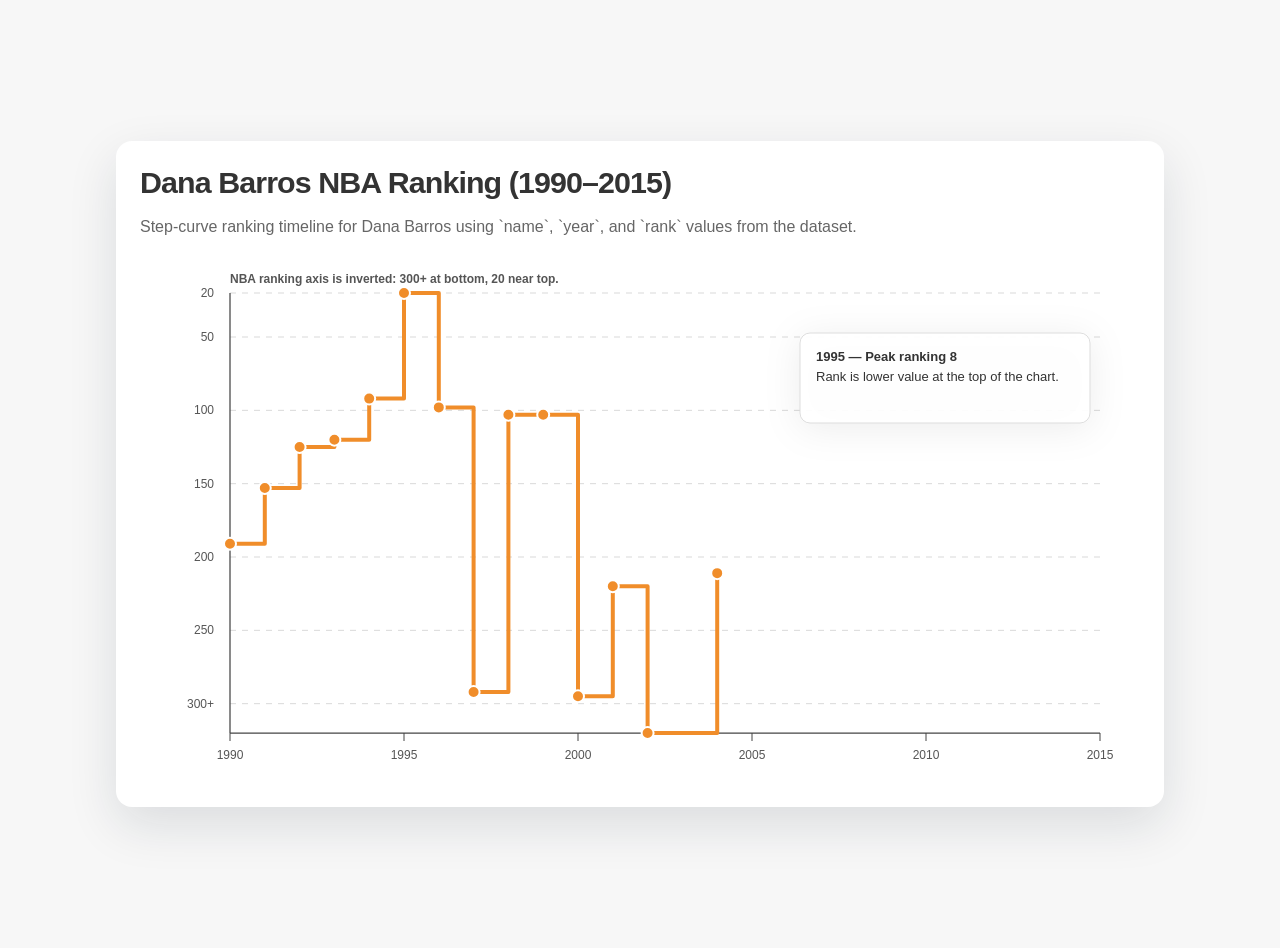
==== one hit wonder data set/index.html @ 36ff5664 "One hit wonder" ====
<!DOCTYPE html>
<html lang="en">
<head>
  <meta charset="UTF-8" />
  <meta name="viewport" content="width=device-width, initial-scale=1.0" />
  <title>Dana Barros NBA Ranking Timeline</title>
  <style>
    body {
      margin: 0;
      font-family: Arial, Helvetica, sans-serif;
      color: #333;
      background: #f7f7f7;
      display: flex;
      justify-content: center;
      align-items: center;
      min-height: 100vh;
      padding: 24px;
    }

    .chart-card {
      width: min(1000px, 100%);
      background: white;
      border-radius: 16px;
      box-shadow: 0 18px 50px rgba(20, 30, 50, 0.12);
      padding: 24px;
    }

    h1 {
      margin: 0 0 14px;
      font-size: 1.9rem;
      letter-spacing: -0.03em;
    }

    .subtitle {
      margin: 0 0 24px;
      color: #666;
      line-height: 1.6;
    }

    .chart-wrapper {
      position: relative;
    }

    svg {
      width: 100%;
      height: auto;
      display: block;
      overflow: visible;
    }

    .axis-line {
      stroke: #444;
      stroke-width: 1.25;
    }

    .grid-line {
      stroke: #d9d9d9;
      stroke-width: 1;
      stroke-dasharray: 6 6;
    }

    .rank-label,
    .year-label {
      fill: #555;
      font-size: 12px;
    }

    .step-line {
      fill: none;
      stroke: #f08d2a;
      stroke-width: 4;
      stroke-linejoin: round;
      stroke-linecap: round;
    }

    .dot {
      fill: #f08d2a;
      stroke: #fff;
      stroke-width: 2;
    }

    .annotation {
      fill: #333;
      font-size: 13px;
    }

    .annotation-box {
      fill: rgba(255,255,255,0.92);
      stroke: #ddd;
      stroke-width: 1;
      filter: drop-shadow(0 5px 18px rgba(0,0,0,0.08));
    }
  </style>
</head>
<body>
  <div class="chart-card">
    <h1>Dana Barros NBA Ranking (1990–2015)</h1>
    <p class="subtitle">Step-curve ranking timeline for Dana Barros using `name`, `year`, and `rank` values from the dataset.</p>
    <div class="chart-wrapper">
      <svg viewBox="0 0 1000 520" aria-label="Dana Barros ranking chart">
        <g id="grid"></g>
        <g id="axes"></g>
        <g id="line"></g>
        <g id="points"></g>
        <g id="annotations"></g>
      </svg>
    </div>
  </div>

  <script>
    const rawData = `name,year,rank
Dana Barros,1990,191
Dana Barros,1991,153
Dana Barros,1992,125
Dana Barros,1993,120
Dana Barros,1994,92
Dana Barros,1995,8
Dana Barros,1996,98
Dana Barros,1997,292
Dana Barros,1998,103
Dana Barros,1999,103
Dana Barros,2000,295
Dana Barros,2001,220
Dana Barros,2002,368
Dana Barros,2003,
Dana Barros,2004,211`;

    const parsed = rawData.trim().split('\n').slice(1).map(line => {
      const [name, year, rank] = line.split(',');
      return {
        name: name.trim(),
        year: Number(year.trim()),
        rank: rank.trim() ? Number(rank.trim()) : null
      };
    }).filter(d => d.name === 'Dana Barros' && d.rank !== null && d.year >= 1990 && d.year <= 2015);

    const years = [...Array(2015 - 1990 + 1)].map((_, idx) => 1990 + idx);
    const svgWidth = 1000;
    const svgHeight = 520;
    const margin = { top: 30, right: 40, bottom: 50, left: 90 };
    const chartWidth = svgWidth - margin.left - margin.right;
    const chartHeight = svgHeight - margin.top - margin.bottom;
    const minRank = 20;
    const maxRank = 320;

    const rankToY = rank => {
      const clamped = Math.min(maxRank, Math.max(minRank, rank));
      return margin.top + ((clamped - minRank) / (maxRank - minRank)) * chartHeight;
    };

    const yearToX = year => {
      return margin.left + ((year - 1990) / (2015 - 1990)) * chartWidth;
    };

    const svg = document.querySelector('svg');
    const grid = document.getElementById('grid');
    const axes = document.getElementById('axes');
    const lineGroup = document.getElementById('line');
    const pointsGroup = document.getElementById('points');
    const annotationsGroup = document.getElementById('annotations');

    const rankTicks = [300, 250, 200, 150, 100, 50, 20];
    rankTicks.forEach(rank => {
      const y = rankToY(rank);
      const line = document.createElementNS('http://www.w3.org/2000/svg', 'line');
      line.setAttribute('x1', margin.left);
      line.setAttribute('y1', y);
      line.setAttribute('x2', svgWidth - margin.right);
      line.setAttribute('y2', y);
      line.setAttribute('class', 'grid-line');
      grid.appendChild(line);

      const label = document.createElementNS('http://www.w3.org/2000/svg', 'text');
      label.setAttribute('x', margin.left - 16);
      label.setAttribute('y', y + 4);
      label.setAttribute('text-anchor', 'end');
      label.setAttribute('class', 'rank-label');
      label.textContent = rank === 300 ? '300+' : rank;
      grid.appendChild(label);
    });

    const xAxis = document.createElementNS('http://www.w3.org/2000/svg', 'line');
    xAxis.setAttribute('x1', margin.left);
    xAxis.setAttribute('y1', svgHeight - margin.bottom);
    xAxis.setAttribute('x2', svgWidth - margin.right);
    xAxis.setAttribute('y2', svgHeight - margin.bottom);
    xAxis.setAttribute('class', 'axis-line');
    axes.appendChild(xAxis);

    const yAxis = document.createElementNS('http://www.w3.org/2000/svg', 'line');
    yAxis.setAttribute('x1', margin.left);
    yAxis.setAttribute('y1', margin.top);
    yAxis.setAttribute('x2', margin.left);
    yAxis.setAttribute('y2', svgHeight - margin.bottom);
    yAxis.setAttribute('class', 'axis-line');
    axes.appendChild(yAxis);

    years.forEach(year => {
      if (year % 5 === 0 || year === 1990 || year === 2015) {
        const x = yearToX(year);
        const tick = document.createElementNS('http://www.w3.org/2000/svg', 'line');
        tick.setAttribute('x1', x);
        tick.setAttribute('y1', svgHeight - margin.bottom);
        tick.setAttribute('x2', x);
        tick.setAttribute('y2', svgHeight - margin.bottom + 8);
        tick.setAttribute('stroke', '#444');
        tick.setAttribute('stroke-width', 1);
        axes.appendChild(tick);

        const label = document.createElementNS('http://www.w3.org/2000/svg', 'text');
        label.setAttribute('x', x);
        label.setAttribute('y', svgHeight - margin.bottom + 26);
        label.setAttribute('text-anchor', 'middle');
        label.setAttribute('class', 'year-label');
        label.textContent = year;
        axes.appendChild(label);
      }
    });

    const sortedData = parsed.sort((a, b) => a.year - b.year);
    const points = sortedData.map(d => ({ x: yearToX(d.year), y: rankToY(d.rank), year: d.year, rank: d.rank }));

    const pathParts = [];
    points.forEach((point, idx) => {
      if (idx === 0) {
        pathParts.push(`M ${point.x} ${point.y}`);
      } else {
        const prev = points[idx - 1];
        pathParts.push(`L ${point.x} ${prev.y}`);
        pathParts.push(`L ${point.x} ${point.y}`);
      }
    });

    const path = document.createElementNS('http://www.w3.org/2000/svg', 'path');
    path.setAttribute('d', pathParts.join(' '));
    path.setAttribute('class', 'step-line');
    lineGroup.appendChild(path);

    points.forEach(point => {
      const dot = document.createElementNS('http://www.w3.org/2000/svg', 'circle');
      dot.setAttribute('cx', point.x);
      dot.setAttribute('cy', point.y);
      dot.setAttribute('r', 6);
      dot.setAttribute('class', 'dot');
      pointsGroup.appendChild(dot);
    });

    const title = document.createElementNS('http://www.w3.org/2000/svg', 'text');
    title.setAttribute('x', margin.left);
    title.setAttribute('y', margin.top - 10);
    title.setAttribute('class', 'year-label');
    title.setAttribute('font-size', '14');
    title.setAttribute('font-weight', '700');
    title.textContent = 'NBA ranking axis is inverted: 300+ at bottom, 20 near top.';
    svg.appendChild(title);

    const annotation = document.createElementNS('http://www.w3.org/2000/svg', 'g');
    const box = document.createElementNS('http://www.w3.org/2000/svg', 'rect');
    box.setAttribute('x', 660);
    box.setAttribute('y', 70);
    box.setAttribute('width', 290);
    box.setAttribute('height', 90);
    box.setAttribute('rx', 10);
    box.setAttribute('class', 'annotation-box');
    annotation.appendChild(box);

    const a1 = document.createElementNS('http://www.w3.org/2000/svg', 'text');
    a1.setAttribute('x', 676);
    a1.setAttribute('y', 98);
    a1.setAttribute('class', 'annotation');
    a1.setAttribute('font-weight', '700');
    a1.textContent = '1995 — Peak ranking 8';
    annotation.appendChild(a1);

    const a2 = document.createElementNS('http://www.w3.org/2000/svg', 'text');
    a2.setAttribute('x', 676);
    a2.setAttribute('y', 118);
    a2.setAttribute('class', 'annotation');
    a2.textContent = 'Rank is lower value at the top of the chart.';
    annotation.appendChild(a2);

    annotationsGroup.appendChild(annotation);
  </script>
</body>
</html>
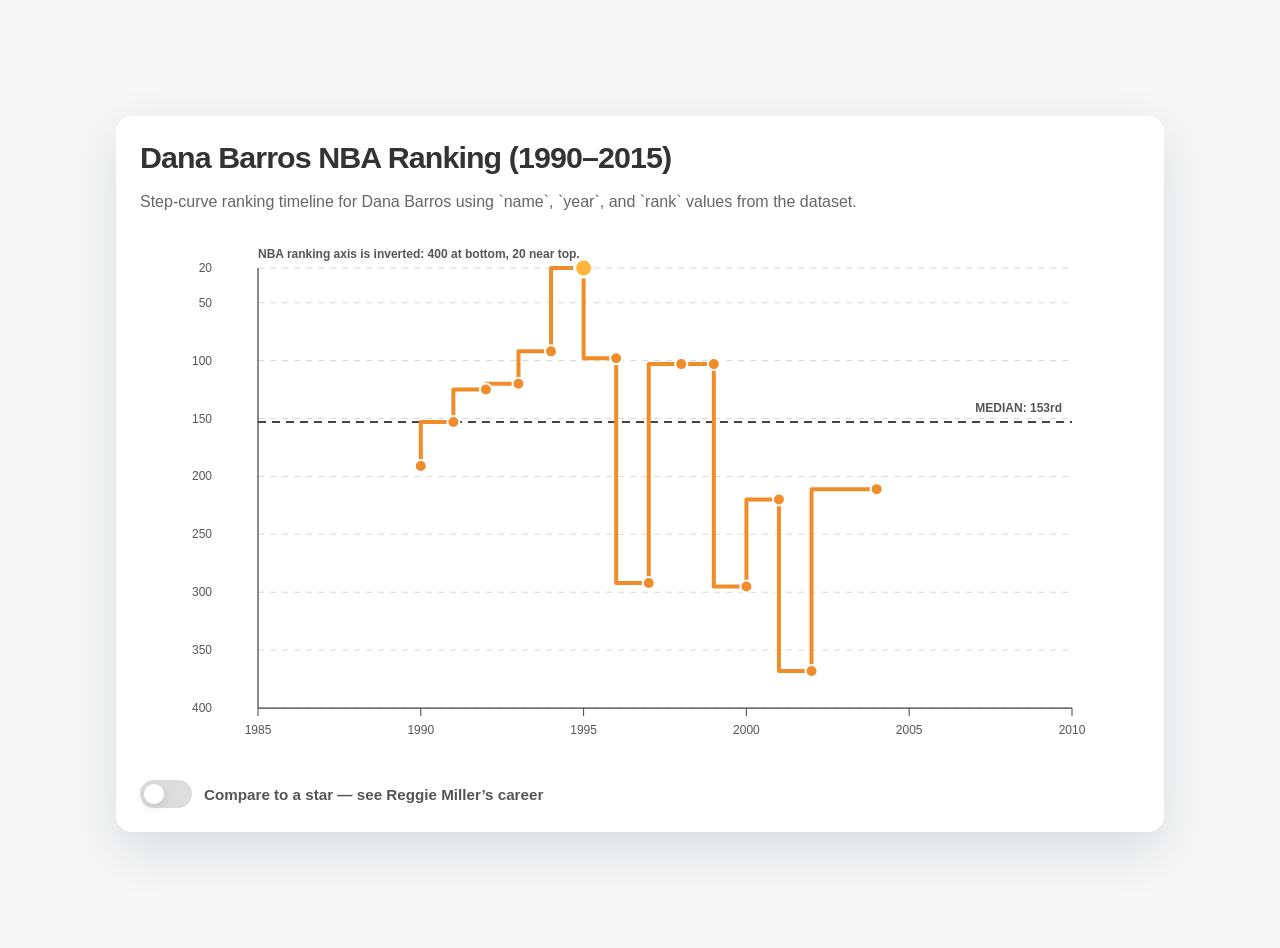
==== commit c19b39dd: "Updated with toggle" ====
--- a/one hit wonder data set/index.html
+++ b/one hit wonder data set/index.html
@@ -77,6 +77,146 @@
       fill: #f08d2a;
       stroke: #fff;
       stroke-width: 2;
+      pointer-events: none;
+      transition: opacity 0.16s ease;
+    }
+
+    .dot.active {
+      opacity: 0.95;
+    }
+
+    .hit-area {
+      fill: transparent;
+      cursor: pointer;
+    }
+
+    .highlight-dot {
+      fill: #ffb63f;
+      stroke: #ffffff;
+      stroke-width: 3;
+    }
+
+    .tooltip {
+      position: absolute;
+      min-width: 170px;
+      background: rgba(255, 255, 255, 0.98);
+      border: 1px solid rgba(200, 200, 200, 0.9);
+      border-radius: 12px;
+      padding: 12px 14px;
+      box-shadow: 0 12px 30px rgba(0, 0, 0, 0.12);
+      pointer-events: none;
+      font-size: 13px;
+      line-height: 1.5;
+      color: #242424;
+      opacity: 0;
+      transition: opacity 0.16s ease;
+      z-index: 10;
+    }
+
+    .tooltip.visible {
+      opacity: 1;
+    }
+
+    .tooltip-header {
+      font-weight: 700;
+      margin-bottom: 6px;
+      color: #d86d18;
+    }
+
+    .tooltip-row {
+      display: flex;
+      justify-content: space-between;
+      font-size: 12px;
+      color: #444;
+    }
+
+    .compare-toggle {
+      display: flex;
+      align-items: center;
+      gap: 12px;
+      margin-top: 22px;
+      font-size: 0.95rem;
+      color: #333;
+      user-select: none;
+    }
+
+    .toggle-switch {
+      position: relative;
+      width: 52px;
+      height: 28px;
+      display: inline-flex;
+      align-items: center;
+    }
+
+    .toggle-switch input {
+      opacity: 0;
+      position: absolute;
+      width: 100%;
+      height: 100%;
+      margin: 0;
+      cursor: pointer;
+    }
+
+    .toggle-slider {
+      position: absolute;
+      inset: 0;
+      border-radius: 999px;
+      background: #dddddd;
+      transition: background 0.22s ease;
+    }
+
+    .toggle-slider::after {
+      content: '';
+      position: absolute;
+      left: 4px;
+      top: 4px;
+      width: 20px;
+      height: 20px;
+      border-radius: 50%;
+      background: white;
+      box-shadow: 0 3px 12px rgba(0, 0, 0, 0.12);
+      transition: transform 0.22s ease;
+    }
+
+    .toggle-switch input:checked + .toggle-slider {
+      background: #f08d2a;
+    }
+
+    .toggle-switch input:checked + .toggle-slider::after {
+      transform: translateX(24px);
+    }
+
+    .compare-note {
+      color: #555;
+      font-weight: 600;
+    }
+
+    .reggie-line {
+      fill: none;
+      stroke: #8b8b8b;
+      stroke-width: 3;
+      stroke-linejoin: round;
+      stroke-linecap: round;
+      opacity: 0;
+      transition: opacity 0.25s ease;
+    }
+
+    .reggie-dot {
+      fill: #8b8b8b;
+      stroke: #ffffff;
+      stroke-width: 1.5;
+      opacity: 0;
+      pointer-events: none;
+      transition: opacity 0.25s ease;
+    }
+
+    .hidden-series {
+      opacity: 0;
+    }
+
+    .reggie-line.visible,
+    .reggie-dot.visible {
+      opacity: 1;
     }
 
     .annotation {
@@ -100,103 +240,160 @@
       <svg viewBox="0 0 1000 520" aria-label="Dana Barros ranking chart">
         <g id="grid"></g>
         <g id="axes"></g>
+        <g id="reggie-line"></g>
         <g id="line"></g>
+        <g id="reggie-points"></g>
         <g id="points"></g>
         <g id="annotations"></g>
       </svg>
     </div>
+    <div class="compare-toggle">
+      <label class="toggle-switch">
+        <input type="checkbox" id="compareToggle" />
+        <span class="toggle-slider"></span>
+      </label>
+      <span class="compare-note">Compare to a star — see Reggie Miller’s career</span>
+    </div>
   </div>
 
-  <script>
-    const rawData = `name,year,rank
-Dana Barros,1990,191
-Dana Barros,1991,153
-Dana Barros,1992,125
-Dana Barros,1993,120
-Dana Barros,1994,92
-Dana Barros,1995,8
-Dana Barros,1996,98
-Dana Barros,1997,292
-Dana Barros,1998,103
-Dana Barros,1999,103
-Dana Barros,2000,295
-Dana Barros,2001,220
-Dana Barros,2002,368
-Dana Barros,2003,
-Dana Barros,2004,211`;
-
-    const parsed = rawData.trim().split('\n').slice(1).map(line => {
-      const [name, year, rank] = line.split(',');
-      return {
-        name: name.trim(),
-        year: Number(year.trim()),
-        rank: rank.trim() ? Number(rank.trim()) : null
-      };
-    }).filter(d => d.name === 'Dana Barros' && d.rank !== null && d.year >= 1990 && d.year <= 2015);
-
-    const years = [...Array(2015 - 1990 + 1)].map((_, idx) => 1990 + idx);
+        <script>
+    const rawData = `name,year,rank,stat_val,played_val
+Dana Barros,1990,191,0.0,81
+Dana Barros,1991,153,0.3,66
+Dana Barros,1992,125,0.6,75
+Dana Barros,1993,120,0.7,69
+Dana Barros,1994,92,1.2,81
+Dana Barros,1995,8,5.3,82
+Dana Barros,1996,98,1.3,80
+Dana Barros,1997,292,-0.1,24
+Dana Barros,1998,103,1.1,80
+Dana Barros,1999,103,0.7,50
+Dana Barros,2000,295,-0.1,72
+Dana Barros,2001,220,0.0,60
+Dana Barros,2002,368,-0.3,29
+Dana Barros,2003,,,
+Dana Barros,2004,211,0.0,1`;
+
+    const reggieRawData = `name,year,rank,stat_val,played_val
+Reggie Miller,1988,75,1.2,82
+Reggie Miller,1989,38,2.8,74
+Reggie Miller,1990,14,4.6,82
+Reggie Miller,1991,16,4.5,82
+Reggie Miller,1992,20,3.8,82
+Reggie Miller,1993,12,4.4,82
+Reggie Miller,1994,18,4.1,79
+Reggie Miller,1995,16,4.3,81
+Reggie Miller,1996,17,3.9,76
+Reggie Miller,1997,10,5.2,81
+Reggie Miller,1998,14,4.4,81
+Reggie Miller,1999,18,2.5,50
+Reggie Miller,2000,17,4.0,81
+Reggie Miller,2001,32,3.5,81
+Reggie Miller,2002,24,3.6,79
+Reggie Miller,2003,61,2.1,70
+Reggie Miller,2004,39,2.8,80
+Reggie Miller,2005,83,1.6,66`;
+
+    const minYear = 1985;
+    const maxYear = 2010;
     const svgWidth = 1000;
     const svgHeight = 520;
     const margin = { top: 30, right: 40, bottom: 50, left: 90 };
     const chartWidth = svgWidth - margin.left - margin.right;
     const chartHeight = svgHeight - margin.top - margin.bottom;
     const minRank = 20;
-    const maxRank = 320;
-
+    const maxRank = 400;
+    const xPadding = 28;
+
+    const parseSeries = raw => raw.trim().split('\n').slice(1).map(line => {
+      const [name, year, rank, stat_val, played_val] = line.split(',');
+      return {
+        name: name.trim(),
+        year: Number(year.trim()),
+        rank: rank.trim() ? Number(rank.trim()) : null,
+        vorp: stat_val.trim() ? stat_val.trim() : null,
+        games: played_val.trim() ? played_val.trim() : null
+      };
+    });
+
+    const barrosSeries = parseSeries(rawData).filter(d => d.name === 'Dana Barros' && d.rank !== null && d.year >= 1990 && d.year <= 2015);
+    const reggieSeries = parseSeries(reggieRawData).filter(d => d.name === 'Reggie Miller' && d.rank !== null && d.year >= minYear && d.year <= maxYear);
+    const years = Array.from({ length: maxYear - minYear + 1 }, (_, i) => minYear + i);
+
+    const yearToX = year => margin.left + xPadding + ((year - minYear) / (maxYear - minYear)) * (chartWidth - xPadding * 2);
     const rankToY = rank => {
       const clamped = Math.min(maxRank, Math.max(minRank, rank));
       return margin.top + ((clamped - minRank) / (maxRank - minRank)) * chartHeight;
     };
 
-    const yearToX = year => {
-      return margin.left + ((year - 1990) / (2015 - 1990)) * chartWidth;
-    };
-
     const svg = document.querySelector('svg');
     const grid = document.getElementById('grid');
     const axes = document.getElementById('axes');
+    const reggieLineGroup = document.getElementById('reggie-line');
     const lineGroup = document.getElementById('line');
+    const reggiePointsGroup = document.getElementById('reggie-points');
     const pointsGroup = document.getElementById('points');
-    const annotationsGroup = document.getElementById('annotations');
-
-    const rankTicks = [300, 250, 200, 150, 100, 50, 20];
+    const compareToggle = document.getElementById('compareToggle');
+
+    const rankTicks = [400, 350, 300, 250, 200, 150, 100, 50, 20];
     rankTicks.forEach(rank => {
       const y = rankToY(rank);
-      const line = document.createElementNS('http://www.w3.org/2000/svg', 'line');
-      line.setAttribute('x1', margin.left);
-      line.setAttribute('y1', y);
-      line.setAttribute('x2', svgWidth - margin.right);
-      line.setAttribute('y2', y);
-      line.setAttribute('class', 'grid-line');
-      grid.appendChild(line);
+      const gridLine = document.createElementNS('http://www.w3.org/2000/svg', 'line');
+      gridLine.setAttribute('x1', margin.left + xPadding);
+      gridLine.setAttribute('y1', y);
+      gridLine.setAttribute('x2', svgWidth - margin.right - xPadding);
+      gridLine.setAttribute('y2', y);
+      gridLine.setAttribute('class', 'grid-line');
+      grid.appendChild(gridLine);
 
       const label = document.createElementNS('http://www.w3.org/2000/svg', 'text');
-      label.setAttribute('x', margin.left - 16);
+      label.setAttribute('x', margin.left - 18);
       label.setAttribute('y', y + 4);
       label.setAttribute('text-anchor', 'end');
       label.setAttribute('class', 'rank-label');
-      label.textContent = rank === 300 ? '300+' : rank;
+      label.textContent = rank;
       grid.appendChild(label);
     });
 
+    const medianRank = 153;
+    const medianY = rankToY(medianRank);
+    const medianLine = document.createElementNS('http://www.w3.org/2000/svg', 'line');
+    medianLine.setAttribute('x1', margin.left + xPadding);
+    medianLine.setAttribute('y1', medianY);
+    medianLine.setAttribute('x2', svgWidth - margin.right - xPadding);
+    medianLine.setAttribute('y2', medianY);
+    medianLine.setAttribute('stroke', '#444');
+    medianLine.setAttribute('stroke-width', 2);
+    medianLine.setAttribute('stroke-dasharray', '8 6');
+    axes.appendChild(medianLine);
+
+    const medianLabel = document.createElementNS('http://www.w3.org/2000/svg', 'text');
+    medianLabel.setAttribute('x', svgWidth - margin.right - xPadding - 10);
+    medianLabel.setAttribute('y', medianY - 10);
+    medianLabel.setAttribute('text-anchor', 'end');
+    medianLabel.setAttribute('class', 'rank-label');
+    medianLabel.setAttribute('font-weight', '700');
+    medianLabel.textContent = 'MEDIAN: 153rd';
+    axes.appendChild(medianLabel);
+
     const xAxis = document.createElementNS('http://www.w3.org/2000/svg', 'line');
-    xAxis.setAttribute('x1', margin.left);
+    xAxis.setAttribute('x1', margin.left + xPadding);
     xAxis.setAttribute('y1', svgHeight - margin.bottom);
-    xAxis.setAttribute('x2', svgWidth - margin.right);
+    xAxis.setAttribute('x2', svgWidth - margin.right - xPadding);
     xAxis.setAttribute('y2', svgHeight - margin.bottom);
     xAxis.setAttribute('class', 'axis-line');
     axes.appendChild(xAxis);
 
     const yAxis = document.createElementNS('http://www.w3.org/2000/svg', 'line');
-    yAxis.setAttribute('x1', margin.left);
+    yAxis.setAttribute('x1', margin.left + xPadding);
     yAxis.setAttribute('y1', margin.top);
-    yAxis.setAttribute('x2', margin.left);
+    yAxis.setAttribute('x2', margin.left + xPadding);
     yAxis.setAttribute('y2', svgHeight - margin.bottom);
     yAxis.setAttribute('class', 'axis-line');
     axes.appendChild(yAxis);
 
     years.forEach(year => {
-      if (year % 5 === 0 || year === 1990 || year === 2015) {
+      if (year % 5 === 0) {
         const x = yearToX(year);
         const tick = document.createElementNS('http://www.w3.org/2000/svg', 'line');
         tick.setAttribute('x1', x);
@@ -217,69 +414,102 @@
       }
     });
 
-    const sortedData = parsed.sort((a, b) => a.year - b.year);
-    const points = sortedData.map(d => ({ x: yearToX(d.year), y: rankToY(d.rank), year: d.year, rank: d.rank }));
-
-    const pathParts = [];
-    points.forEach((point, idx) => {
-      if (idx === 0) {
-        pathParts.push(`M ${point.x} ${point.y}`);
-      } else {
-        const prev = points[idx - 1];
-        pathParts.push(`L ${point.x} ${prev.y}`);
-        pathParts.push(`L ${point.x} ${point.y}`);
-      }
+    const buildSeries = (data, groupLine, groupPoints, lineClass, pointClass, pointRadius, hiddenInitially = false) => {
+      const sorted = data.slice().sort((a, b) => a.year - b.year);
+      const points = sorted.map(d => ({ x: yearToX(d.year), y: rankToY(d.rank), ...d }));
+      const pathParts = [];
+      points.forEach((point, idx) => {
+        if (idx === 0) {
+          pathParts.push(`M ${point.x} ${point.y}`);
+        } else {
+          const prev = points[idx - 1];
+          pathParts.push(`L ${prev.x} ${point.y}`);
+          pathParts.push(`L ${point.x} ${point.y}`);
+        }
+      });
+
+      const path = document.createElementNS('http://www.w3.org/2000/svg', 'path');
+      path.setAttribute('d', pathParts.join(' '));
+      path.setAttribute('class', `${lineClass}${hiddenInitially ? ' hidden-series' : ''}`);
+      groupLine.appendChild(path);
+
+      return points.map(point => {
+        const dot = document.createElementNS('http://www.w3.org/2000/svg', 'circle');
+        dot.setAttribute('cx', point.x);
+        dot.setAttribute('cy', point.y);
+        dot.setAttribute('r', pointRadius);
+        dot.setAttribute('class', `${pointClass}${hiddenInitially ? ' hidden-series' : ''}`);
+        groupPoints.appendChild(dot);
+        return { point, dot };
+      });
+    };
+
+    const barrosPoints = buildSeries(barrosSeries, lineGroup, pointsGroup, 'step-line', 'dot', 6);
+    const reggiePoints = buildSeries(reggieSeries, reggieLineGroup, reggiePointsGroup, 'reggie-line', 'reggie-dot', 4, true);
+
+    const tooltip = document.createElement('div');
+    tooltip.className = 'tooltip';
+    tooltip.innerHTML = `<div class="tooltip-header"></div>
+                         <div class="tooltip-row"><span>RANK</span><strong class="tooltip-rank"></strong></div>
+                         <div class="tooltip-row"><span>VORP</span><strong class="tooltip-vorp"></strong></div>
+                         <div class="tooltip-row"><span>GAMES</span><strong class="tooltip-games"></strong></div>`;
+    document.body.appendChild(tooltip);
+
+    const showTooltip = (event, point) => {
+      tooltip.querySelector('.tooltip-header').textContent = point.year;
+      tooltip.querySelector('.tooltip-rank').textContent = point.rank;
+      tooltip.querySelector('.tooltip-vorp').textContent = point.vorp || '—';
+      tooltip.querySelector('.tooltip-games').textContent = point.games || '—';
+      tooltip.style.left = `${event.clientX + 14}px`;
+      tooltip.style.top = `${event.clientY - 20}px`;
+      tooltip.classList.add('visible');
+    };
+
+    const hideTooltip = () => tooltip.classList.remove('visible');
+
+    const bestBarros = barrosPoints.reduce((best, item) => {
+      if (item.point.rank <= 20 && (!best || item.point.rank < best.point.rank)) return item;
+      return best;
+    }, null);
+
+    barrosPoints.forEach(({ point, dot }) => {
+      const isHighlight = bestBarros && point.year === bestBarros.point.year;
+      const radius = isHighlight ? 9 : 6;
+      dot.setAttribute('r', radius);
+      dot.setAttribute('class', isHighlight ? 'dot highlight-dot' : 'dot');
+
+      const hit = document.createElementNS('http://www.w3.org/2000/svg', 'circle');
+      hit.setAttribute('cx', point.x);
+      hit.setAttribute('cy', point.y);
+      hit.setAttribute('r', 12);
+      hit.setAttribute('class', 'hit-area');
+      pointsGroup.appendChild(hit);
+
+      hit.addEventListener('mouseenter', event => {
+        dot.setAttribute('r', radius + 2);
+        showTooltip(event, point);
+      });
+      hit.addEventListener('mousemove', event => showTooltip(event, point));
+      hit.addEventListener('mouseleave', () => {
+        dot.setAttribute('r', radius);
+        hideTooltip();
+      });
     });
 
-    const path = document.createElementNS('http://www.w3.org/2000/svg', 'path');
-    path.setAttribute('d', pathParts.join(' '));
-    path.setAttribute('class', 'step-line');
-    lineGroup.appendChild(path);
-
-    points.forEach(point => {
-      const dot = document.createElementNS('http://www.w3.org/2000/svg', 'circle');
-      dot.setAttribute('cx', point.x);
-      dot.setAttribute('cy', point.y);
-      dot.setAttribute('r', 6);
-      dot.setAttribute('class', 'dot');
-      pointsGroup.appendChild(dot);
+    compareToggle.addEventListener('change', event => {
+      const show = event.target.checked;
+      reggieLineGroup.querySelectorAll('path').forEach(path => path.classList.toggle('visible', show));
+      reggiePointsGroup.querySelectorAll('circle').forEach(dot => dot.classList.toggle('visible', show));
     });
 
     const title = document.createElementNS('http://www.w3.org/2000/svg', 'text');
-    title.setAttribute('x', margin.left);
+    title.setAttribute('x', margin.left + xPadding);
     title.setAttribute('y', margin.top - 10);
     title.setAttribute('class', 'year-label');
     title.setAttribute('font-size', '14');
     title.setAttribute('font-weight', '700');
-    title.textContent = 'NBA ranking axis is inverted: 300+ at bottom, 20 near top.';
+    title.textContent = 'NBA ranking axis is inverted: 400 at bottom, 20 near top.';
     svg.appendChild(title);
-
-    const annotation = document.createElementNS('http://www.w3.org/2000/svg', 'g');
-    const box = document.createElementNS('http://www.w3.org/2000/svg', 'rect');
-    box.setAttribute('x', 660);
-    box.setAttribute('y', 70);
-    box.setAttribute('width', 290);
-    box.setAttribute('height', 90);
-    box.setAttribute('rx', 10);
-    box.setAttribute('class', 'annotation-box');
-    annotation.appendChild(box);
-
-    const a1 = document.createElementNS('http://www.w3.org/2000/svg', 'text');
-    a1.setAttribute('x', 676);
-    a1.setAttribute('y', 98);
-    a1.setAttribute('class', 'annotation');
-    a1.setAttribute('font-weight', '700');
-    a1.textContent = '1995 — Peak ranking 8';
-    annotation.appendChild(a1);
-
-    const a2 = document.createElementNS('http://www.w3.org/2000/svg', 'text');
-    a2.setAttribute('x', 676);
-    a2.setAttribute('y', 118);
-    a2.setAttribute('class', 'annotation');
-    a2.textContent = 'Rank is lower value at the top of the chart.';
-    annotation.appendChild(a2);
-
-    annotationsGroup.appendChild(annotation);
   </script>
 </body>
 </html>
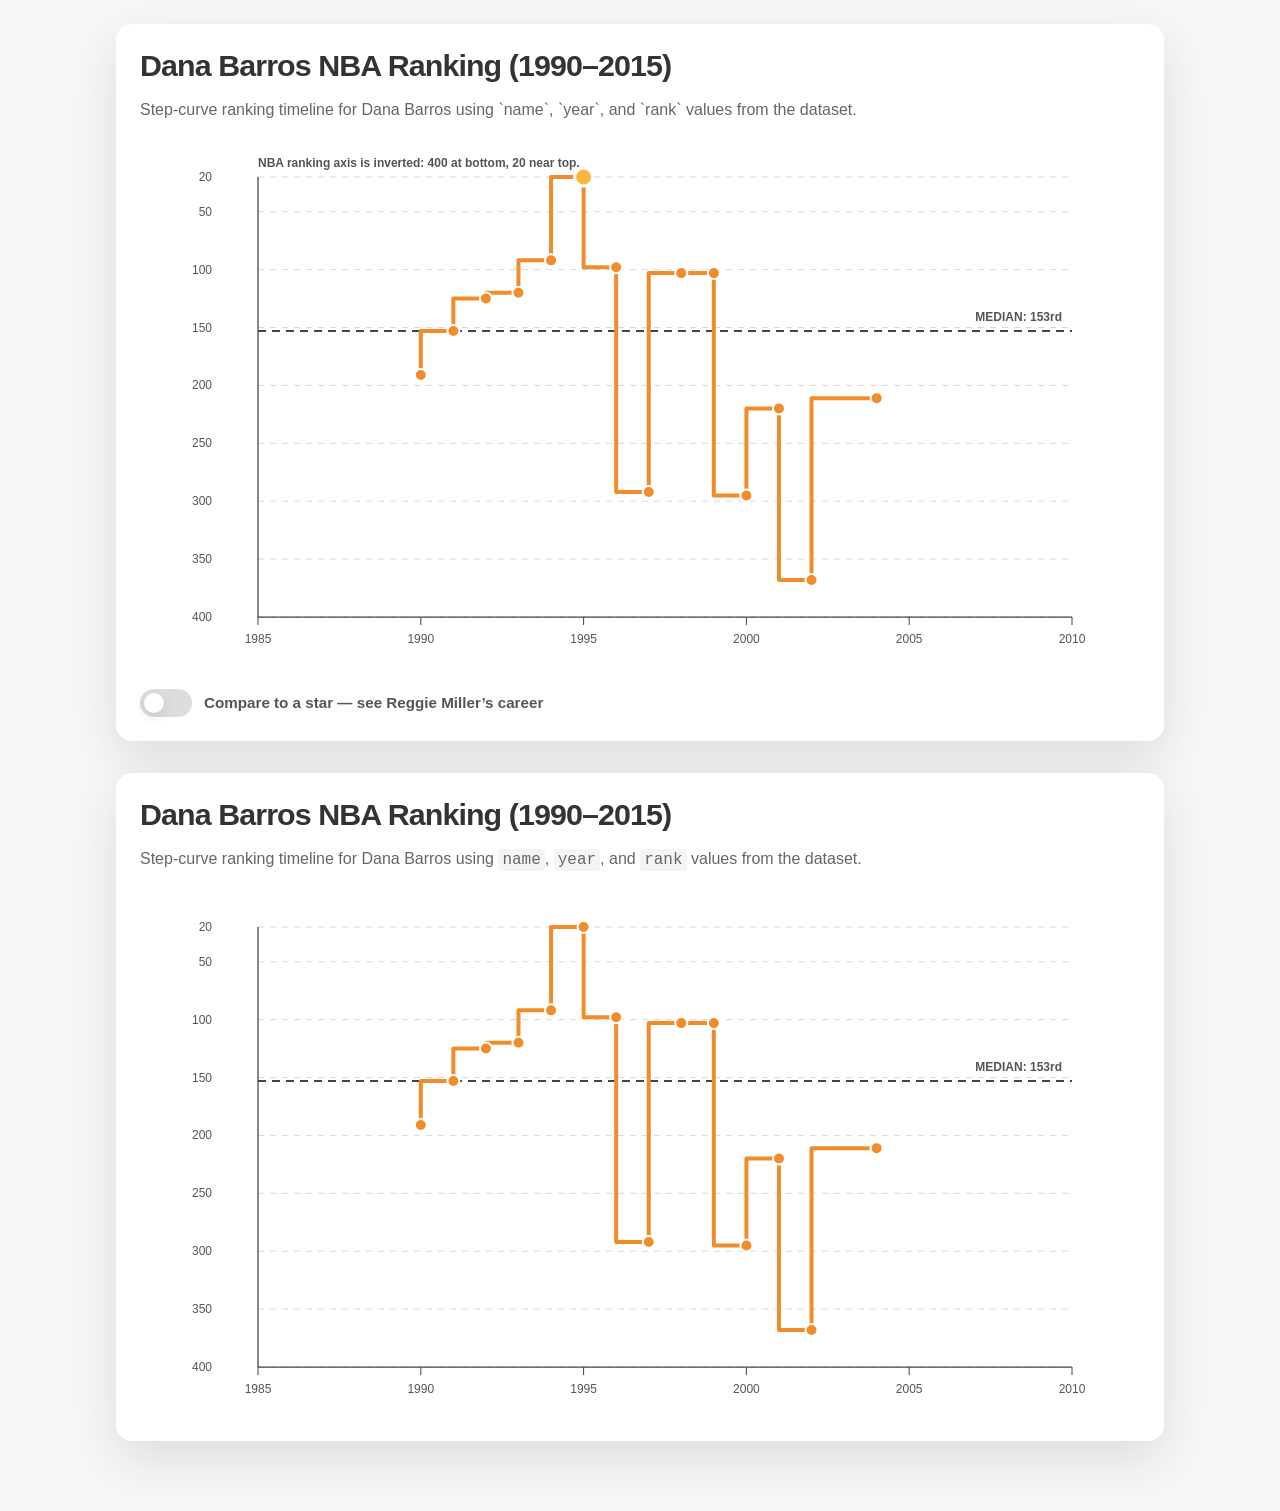
==== commit 38c9f7a7: "Scroll animation" ====
--- a/one hit wonder data set/index.html
+++ b/one hit wonder data set/index.html
@@ -11,10 +11,12 @@
       color: #333;
       background: #f7f7f7;
       display: flex;
-      justify-content: center;
+      flex-direction: column;
       align-items: center;
+      justify-content: flex-start;
       min-height: 100vh;
-      padding: 24px;
+      padding: 24px 24px 48px;
+      overflow-x: hidden;
     }
 
     .chart-card {
@@ -23,6 +25,7 @@
       border-radius: 16px;
       box-shadow: 0 18px 50px rgba(20, 30, 50, 0.12);
       padding: 24px;
+      margin-bottom: 24px;
     }
 
     h1 {
@@ -130,6 +133,10 @@
       color: #444;
     }
 
+    .second-card {
+      margin-top: 8px;
+    }
+
     .compare-toggle {
       display: flex;
       align-items: center;
@@ -219,6 +226,13 @@
       opacity: 1;
     }
 
+    code {
+      font-family: Consolas, monospace;
+      background: #f4f4f4;
+      padding: 2px 4px;
+      border-radius: 4px;
+    }
+
     .annotation {
       fill: #333;
       font-size: 13px;
@@ -237,7 +251,7 @@
     <h1>Dana Barros NBA Ranking (1990–2015)</h1>
     <p class="subtitle">Step-curve ranking timeline for Dana Barros using `name`, `year`, and `rank` values from the dataset.</p>
     <div class="chart-wrapper">
-      <svg viewBox="0 0 1000 520" aria-label="Dana Barros ranking chart">
+      <svg id="chart-one" viewBox="0 0 1000 520" aria-label="Dana Barros ranking chart">
         <g id="grid"></g>
         <g id="axes"></g>
         <g id="reggie-line"></g>
@@ -253,6 +267,21 @@
         <span class="toggle-slider"></span>
       </label>
       <span class="compare-note">Compare to a star — see Reggie Miller’s career</span>
+    </div>
+  </div>
+
+  <div class="chart-card second-card">
+    <h1>Dana Barros NBA Ranking (1990–2015)</h1>
+    <p class="subtitle">Step-curve ranking timeline for Dana Barros using <code>name</code>, <code>year</code>, and <code>rank</code> values from the dataset.</p>
+    <div class="chart-wrapper">
+      <svg id="chart-two" viewBox="0 0 1000 520" aria-label="Scroll-reveal comparison chart">
+        <g id="grid-2"></g>
+        <g id="axes-2"></g>
+        <g id="reggie-line-2"></g>
+        <g id="line-2"></g>
+        <g id="reggie-points-2"></g>
+        <g id="points-2"></g>
+      </svg>
     </div>
   </div>
 
@@ -326,7 +355,7 @@
       return margin.top + ((clamped - minRank) / (maxRank - minRank)) * chartHeight;
     };
 
-    const svg = document.querySelector('svg');
+    const svg = document.getElementById('chart-one');
     const grid = document.getElementById('grid');
     const axes = document.getElementById('axes');
     const reggieLineGroup = document.getElementById('reggie-line');
@@ -510,6 +539,123 @@
     title.setAttribute('font-weight', '700');
     title.textContent = 'NBA ranking axis is inverted: 400 at bottom, 20 near top.';
     svg.appendChild(title);
+
+    const secondSvg = document.getElementById('chart-two');
+    const secondGrid = document.getElementById('grid-2');
+    const secondAxes = document.getElementById('axes-2');
+    const secondReggieLineGroup = document.getElementById('reggie-line-2');
+    const secondLineGroup = document.getElementById('line-2');
+    const secondReggiePointsGroup = document.getElementById('reggie-points-2');
+    const secondPointsGroup = document.getElementById('points-2');
+    const secondCard = document.querySelector('.second-card');
+
+    rankTicks.forEach(rank => {
+      const y = rankToY(rank);
+      const gridLine = document.createElementNS('http://www.w3.org/2000/svg', 'line');
+      gridLine.setAttribute('x1', margin.left + xPadding);
+      gridLine.setAttribute('y1', y);
+      gridLine.setAttribute('x2', svgWidth - margin.right - xPadding);
+      gridLine.setAttribute('y2', y);
+      gridLine.setAttribute('class', 'grid-line');
+      secondGrid.appendChild(gridLine);
+
+      const label = document.createElementNS('http://www.w3.org/2000/svg', 'text');
+      label.setAttribute('x', margin.left - 18);
+      label.setAttribute('y', y + 4);
+      label.setAttribute('text-anchor', 'end');
+      label.setAttribute('class', 'rank-label');
+      label.textContent = rank;
+      secondGrid.appendChild(label);
+    });
+
+    const secondMedianY = rankToY(medianRank);
+    const secondMedianLine = document.createElementNS('http://www.w3.org/2000/svg', 'line');
+    secondMedianLine.setAttribute('x1', margin.left + xPadding);
+    secondMedianLine.setAttribute('y1', secondMedianY);
+    secondMedianLine.setAttribute('x2', svgWidth - margin.right - xPadding);
+    secondMedianLine.setAttribute('y2', secondMedianY);
+    secondMedianLine.setAttribute('stroke', '#444');
+    secondMedianLine.setAttribute('stroke-width', 2);
+    secondMedianLine.setAttribute('stroke-dasharray', '8 6');
+    secondAxes.appendChild(secondMedianLine);
+
+    const secondMedianLabel = document.createElementNS('http://www.w3.org/2000/svg', 'text');
+    secondMedianLabel.setAttribute('x', svgWidth - margin.right - xPadding - 10);
+    secondMedianLabel.setAttribute('y', secondMedianY - 10);
+    secondMedianLabel.setAttribute('text-anchor', 'end');
+    secondMedianLabel.setAttribute('class', 'rank-label');
+    secondMedianLabel.setAttribute('font-weight', '700');
+    secondMedianLabel.textContent = 'MEDIAN: 153rd';
+    secondAxes.appendChild(secondMedianLabel);
+
+    const secondXAxis = document.createElementNS('http://www.w3.org/2000/svg', 'line');
+    secondXAxis.setAttribute('x1', margin.left + xPadding);
+    secondXAxis.setAttribute('y1', svgHeight - margin.bottom);
+    secondXAxis.setAttribute('x2', svgWidth - margin.right - xPadding);
+    secondXAxis.setAttribute('y2', svgHeight - margin.bottom);
+    secondXAxis.setAttribute('class', 'axis-line');
+    secondAxes.appendChild(secondXAxis);
+
+    const secondYAxis = document.createElementNS('http://www.w3.org/2000/svg', 'line');
+    secondYAxis.setAttribute('x1', margin.left + xPadding);
+    secondYAxis.setAttribute('y1', margin.top);
+    secondYAxis.setAttribute('x2', margin.left + xPadding);
+    secondYAxis.setAttribute('y2', svgHeight - margin.bottom);
+    secondYAxis.setAttribute('class', 'axis-line');
+    secondAxes.appendChild(secondYAxis);
+
+    years.forEach(year => {
+      if (year % 5 === 0) {
+        const x = yearToX(year);
+        const tick = document.createElementNS('http://www.w3.org/2000/svg', 'line');
+        tick.setAttribute('x1', x);
+        tick.setAttribute('y1', svgHeight - margin.bottom);
+        tick.setAttribute('x2', x);
+        tick.setAttribute('y2', svgHeight - margin.bottom + 8);
+        tick.setAttribute('stroke', '#444');
+        tick.setAttribute('stroke-width', 1);
+        secondAxes.appendChild(tick);
+
+        const label = document.createElementNS('http://www.w3.org/2000/svg', 'text');
+        label.setAttribute('x', x);
+        label.setAttribute('y', svgHeight - margin.bottom + 26);
+        label.setAttribute('text-anchor', 'middle');
+        label.setAttribute('class', 'year-label');
+        label.textContent = year;
+        secondAxes.appendChild(label);
+      }
+    });
+
+    buildSeries(barrosSeries, secondLineGroup, secondPointsGroup, 'step-line', 'dot', 6);
+    buildSeries(reggieSeries, secondReggieLineGroup, secondReggiePointsGroup, 'reggie-line', 'reggie-dot', 4, true);
+
+    const secondReggieElements = [
+      ...secondReggieLineGroup.querySelectorAll('path'),
+      ...secondReggiePointsGroup.querySelectorAll('circle')
+    ];
+
+    const updateSecondReveal = () => {
+      const cardTop = secondCard.getBoundingClientRect().top;
+      const viewportHeight = window.innerHeight;
+      const cardHeight = secondCard.offsetHeight;
+      const start = viewportHeight - cardHeight;
+      const end = 0;
+
+      let opacity = 0;
+      if (cardTop <= end) {
+        opacity = 1;
+      } else if (cardTop < start) {
+        opacity = (start - cardTop) / (start - end);
+      }
+
+      secondReggieElements.forEach(element => {
+        element.style.opacity = opacity;
+      });
+    };
+
+    window.addEventListener('scroll', updateSecondReveal, { passive: true });
+    window.addEventListener('resize', updateSecondReveal);
+    updateSecondReveal();
   </script>
 </body>
 </html>
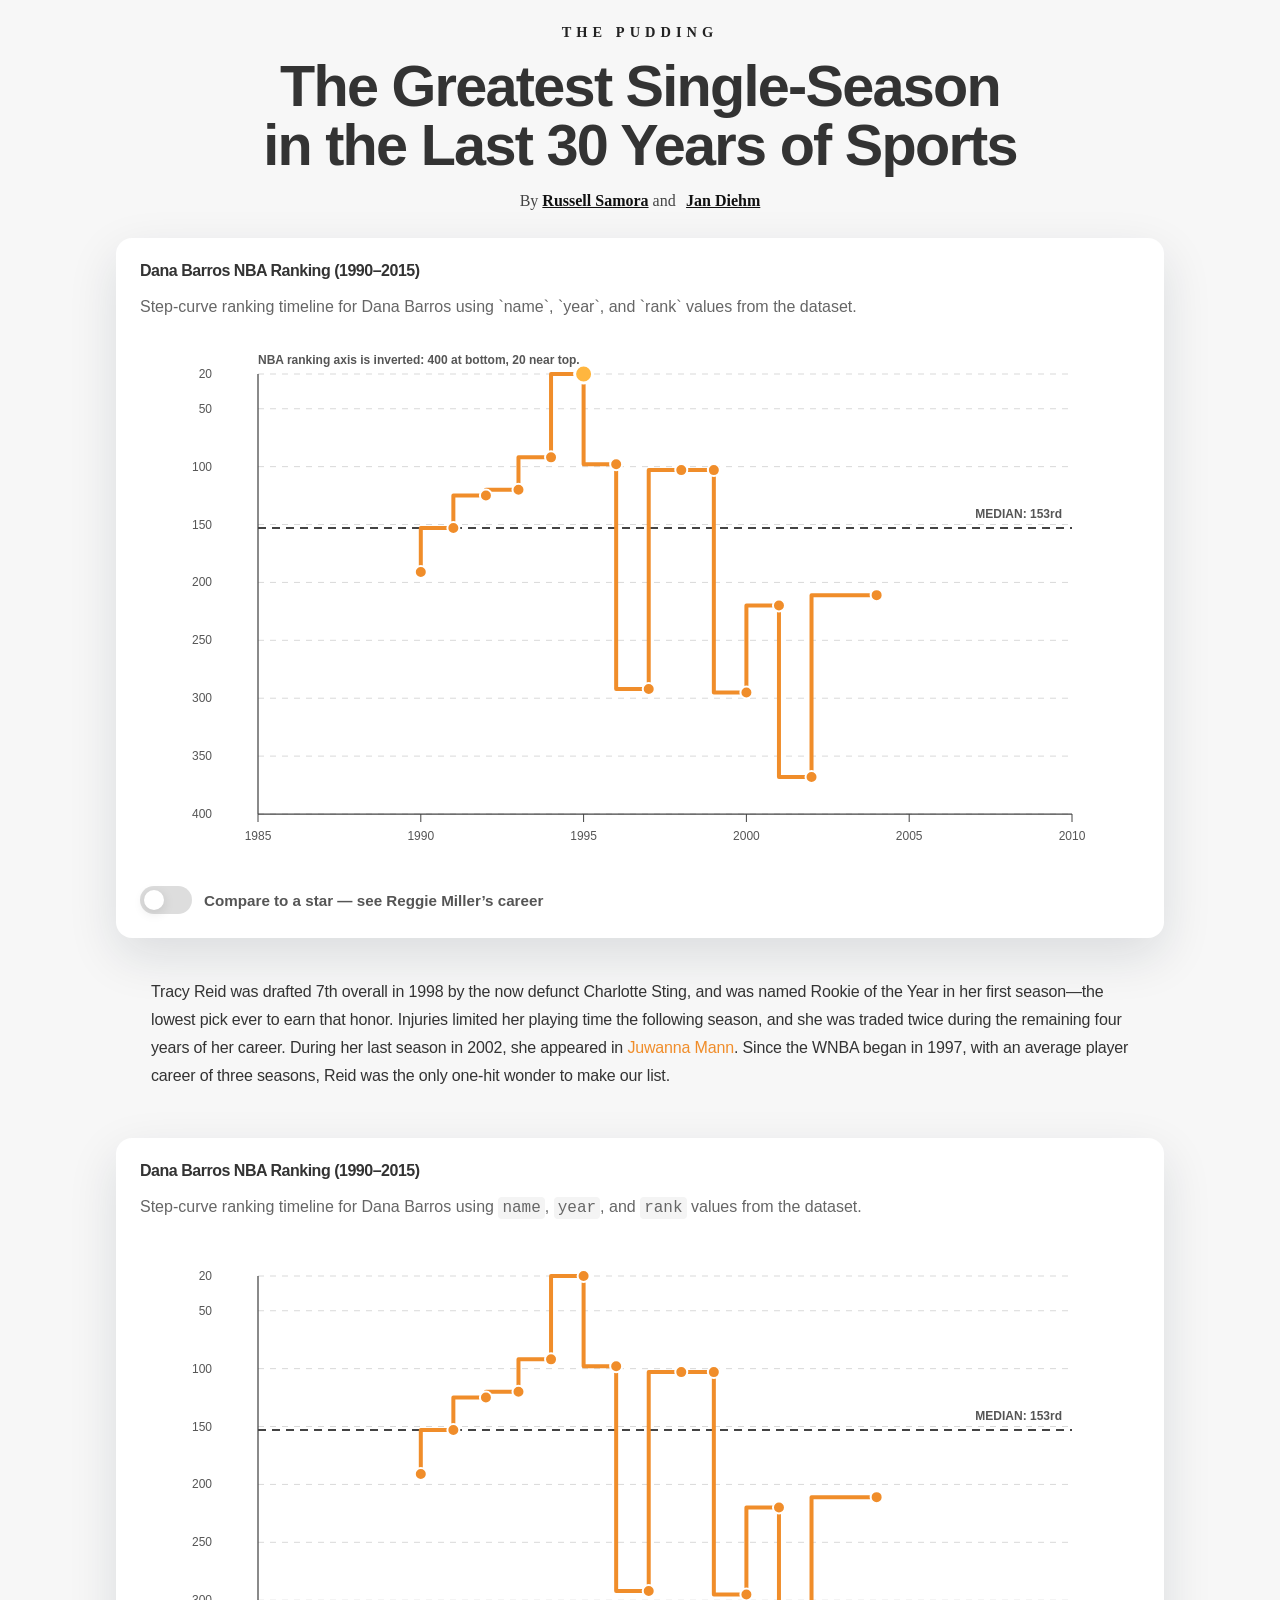
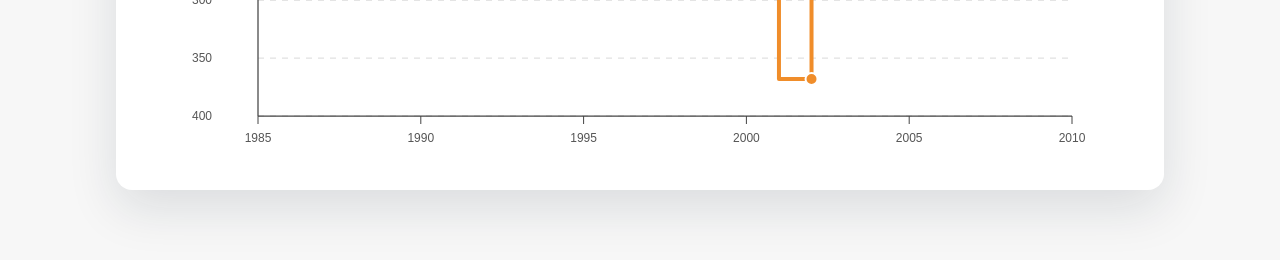
==== commit d9d2fc94: "for display" ====
--- a/one hit wonder data set/index.html
+++ b/one hit wonder data set/index.html
@@ -5,9 +5,23 @@
   <meta name="viewport" content="width=device-width, initial-scale=1.0" />
   <title>Dana Barros NBA Ranking Timeline</title>
   <style>
+    @font-face {
+      font-family: 'Publico Text';
+      src: local('Publico Text'), local('PublicoText'), local('Publico');
+      font-weight: 250;
+      font-style: normal;
+    }
+
+    @font-face {
+      font-family: 'Atlas Grotesk';
+      src: local('Atlas Grotesk'), local('AtlasGrotesk'), local('Atlas Grotesk W01'), local('Atlas Grotesk W02');
+      font-weight: 250;
+      font-style: normal;
+    }
+
     body {
       margin: 0;
-      font-family: Arial, Helvetica, sans-serif;
+      font-family: 'Atlas Grotesk', -apple-system, BlinkMacSystemFont, 'Segoe UI', sans-serif;
       color: #333;
       background: #f7f7f7;
       display: flex;
@@ -30,7 +44,7 @@
 
     h1 {
       margin: 0 0 14px;
-      font-size: 1.9rem;
+      font-size: 1.0rem;
       letter-spacing: -0.03em;
     }
 
@@ -81,7 +95,13 @@
       stroke: #fff;
       stroke-width: 2;
       pointer-events: none;
-      transition: opacity 0.16s ease;
+      transition: opacity 0.16s ease, fill 0.16s ease, stroke 0.16s ease;
+    }
+
+    .dot.hovered {
+      fill: #ffffff;
+      stroke: #f08d2a;
+      stroke-width: 3;
     }
 
     .dot.active {
@@ -244,9 +264,90 @@
       stroke-width: 1;
       filter: drop-shadow(0 5px 18px rgba(0,0,0,0.08));
     }
+
+    .interstitial-text {
+      width: min(1000px, 100%);
+      margin: 0 auto 24px;
+      text-align: left;
+      color: #333;
+      font-size: 1rem;
+      line-height: 1.75;
+      letter-spacing: -0.01em;
+      border-left: 4px solid transparent;
+      padding-left: 18px;
+    }
+
+    .story-label {
+      margin-bottom: 10px;
+      font-size: 0.95rem;
+      font-weight: 700;
+      letter-spacing: 0.02em;
+      text-transform: uppercase;
+      color: #333;
+    }
+
+    .interstitial-text a {
+      color: #f08d2a;
+      text-decoration: none;
+    }
+
+    .interstitial-text a:hover {
+      text-decoration: underline;
+    }
+
+    .article-header {
+      width: min(1000px, 100%);
+      margin: 0 auto 28px;
+      text-align: center;
+      padding: 0 24px;
+      font-family: 'Publico Text', Georgia, 'Times New Roman', serif;
+    }
+
+    .article-brand {
+      font-size: 0.9rem;
+      letter-spacing: 0.35em;
+      font-weight: 700;
+      text-transform: uppercase;
+      margin-bottom: 16px;
+      color: #222;
+    }
+
+    .article-title {
+      margin: 0;
+      font-size: clamp(2.5rem, 4.5vw, 4.8rem);
+      line-height: 1.02;
+      letter-spacing: -0.03em;
+      font-weight: 800;
+      max-width: 780px;
+      margin-left: auto;
+      margin-right: auto;
+      font-family: 'Atlas Grotesk', 'Helvetica Neue', Arial, sans-serif;
+    }
+
+    .article-authors {
+      margin-top: 18px;
+      font-size: 1rem;
+      color: #444;
+      text-decoration: none;
+    }
+
+    .article-authors a {
+      color: #111;
+      text-decoration: underline;
+      font-weight: 700;
+    }
+
+    .article-authors a + a {
+      margin-left: 0.4em;
+    }
   </style>
 </head>
 <body>
+  <div class="article-header" id="article-header">
+    <div class="article-brand" id="article-brand">THE PUDDING</div>
+    <h1 class="article-title">The Greatest Single-Season<br>in the Last 30 Years of Sports</h1>
+    <div class="article-authors" id="article-authors">By <a href="https://pudding.cool/author/russell-samora" target="_blank" rel="noopener noreferrer">Russell Samora</a> and <a href="https://pudding.cool/author/jan-diehm" target="_blank" rel="noopener noreferrer">Jan Diehm</a></div>
+  </div>
   <div class="chart-card">
     <h1>Dana Barros NBA Ranking (1990–2015)</h1>
     <p class="subtitle">Step-curve ranking timeline for Dana Barros using `name`, `year`, and `rank` values from the dataset.</p>
@@ -269,6 +370,9 @@
       <span class="compare-note">Compare to a star — see Reggie Miller’s career</span>
     </div>
   </div>
+  <div class="interstitial-text" id="interstitial-text">
+    <p>Tracy Reid was drafted 7th overall in 1998 by the now defunct Charlotte Sting, and was named Rookie of the Year in her first season—the lowest pick ever to earn that honor. Injuries limited her playing time the following season, and she was traded twice during the remaining four years of her career. During her last season in 2002, she appeared in <a href="https://www.imdb.com/title/tt0247444/videoplayer/vi4086497561" target="_blank" rel="noopener noreferrer">Juwanna Mann</a>. Since the WNBA began in 1997, with an average player career of three seasons, Reid was the only one-hit wonder to make our list.</p>
+  </div>
 
   <div class="chart-card second-card">
     <h1>Dana Barros NBA Ranking (1990–2015)</h1>
@@ -284,7 +388,6 @@
       </svg>
     </div>
   </div>
-
         <script>
     const rawData = `name,year,rank,stat_val,played_val
 Dana Barros,1990,191,0.0,81
@@ -516,11 +619,13 @@
 
       hit.addEventListener('mouseenter', event => {
         dot.setAttribute('r', radius + 2);
+        dot.classList.add('hovered');
         showTooltip(event, point);
       });
       hit.addEventListener('mousemove', event => showTooltip(event, point));
       hit.addEventListener('mouseleave', () => {
         dot.setAttribute('r', radius);
+        dot.classList.remove('hovered');
         hideTooltip();
       });
     });
@@ -626,7 +731,7 @@
       }
     });
 
-    buildSeries(barrosSeries, secondLineGroup, secondPointsGroup, 'step-line', 'dot', 6);
+    const secondBarrosPoints = buildSeries(barrosSeries, secondLineGroup, secondPointsGroup, 'step-line', 'dot', 6);
     buildSeries(reggieSeries, secondReggieLineGroup, secondReggiePointsGroup, 'reggie-line', 'reggie-dot', 4, true);
 
     const secondReggieElements = [
@@ -634,18 +739,40 @@
       ...secondReggiePointsGroup.querySelectorAll('circle')
     ];
 
+    secondBarrosPoints.forEach(({ point, dot }) => {
+      const radius = dot.getAttribute('r');
+      const hit = document.createElementNS('http://www.w3.org/2000/svg', 'circle');
+      hit.setAttribute('cx', point.x);
+      hit.setAttribute('cy', point.y);
+      hit.setAttribute('r', 12);
+      hit.setAttribute('class', 'hit-area');
+      secondPointsGroup.appendChild(hit);
+
+      hit.addEventListener('mouseenter', event => {
+        dot.setAttribute('r', Number(radius) + 2);
+        dot.classList.add('hovered');
+        showTooltip(event, point);
+      });
+      hit.addEventListener('mousemove', event => showTooltip(event, point));
+      hit.addEventListener('mouseleave', () => {
+        dot.setAttribute('r', radius);
+        dot.classList.remove('hovered');
+        hideTooltip();
+      });
+    });
+
     const updateSecondReveal = () => {
       const cardTop = secondCard.getBoundingClientRect().top;
       const viewportHeight = window.innerHeight;
       const cardHeight = secondCard.offsetHeight;
-      const start = viewportHeight - cardHeight;
-      const end = 0;
+      const fadeStart = viewportHeight - cardHeight / 2;
+      const fadeEnd = 100;
 
       let opacity = 0;
-      if (cardTop <= end) {
+      if (cardTop <= fadeEnd) {
         opacity = 1;
-      } else if (cardTop < start) {
-        opacity = (start - cardTop) / (start - end);
+      } else if (cardTop < fadeStart) {
+        opacity = 1 - (cardTop - fadeEnd) / (fadeStart - fadeEnd);
       }
 
       secondReggieElements.forEach(element => {
@@ -656,6 +783,29 @@
     window.addEventListener('scroll', updateSecondReveal, { passive: true });
     window.addEventListener('resize', updateSecondReveal);
     updateSecondReveal();
+
+    const interstitialText = document.getElementById('interstitial-text');
+    if (interstitialText) {
+      fetch('Stories.json')
+        .then(response => response.json())
+        .then(stories => {
+          const story = stories.find(item => item.short === 'sports one-hit wonders' || item.hed === 'One-Hit Wonders in Sports');
+          if (!story) return;
+          interstitialText.style.borderLeftColor = story.bgColor;
+          const label = document.createElement('div');
+          label.className = 'story-label';
+          label.textContent = story.hed;
+          interstitialText.prepend(label);
+
+          const articleBrand = document.getElementById('article-brand');
+          const articleAuthors = document.getElementById('article-authors');
+          if (articleBrand) articleBrand.style.color = story.bgColor;
+          if (articleAuthors) articleAuthors.style.color = story.bgColor;
+        })
+        .catch(() => {
+          // Stories.json formatting is optional, keep existing text if unavailable.
+        });
+    }
   </script>
 </body>
 </html>
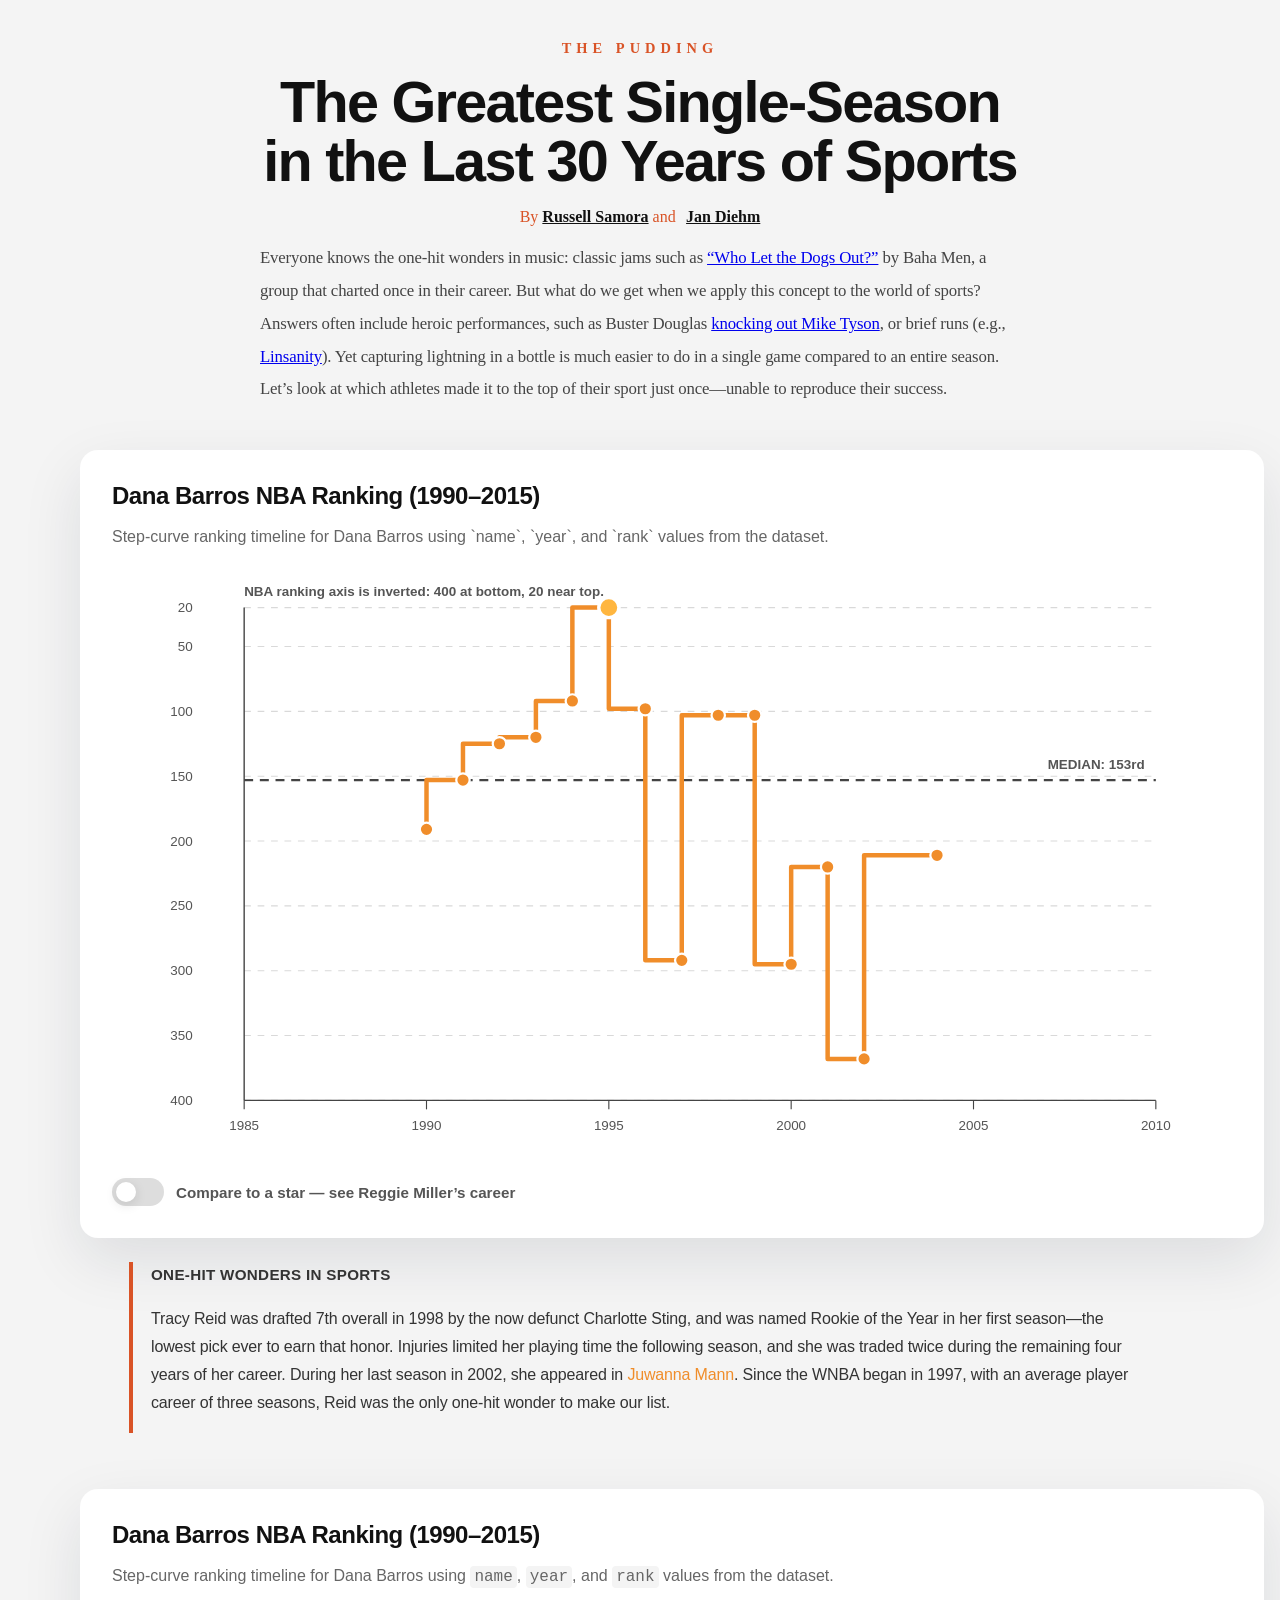
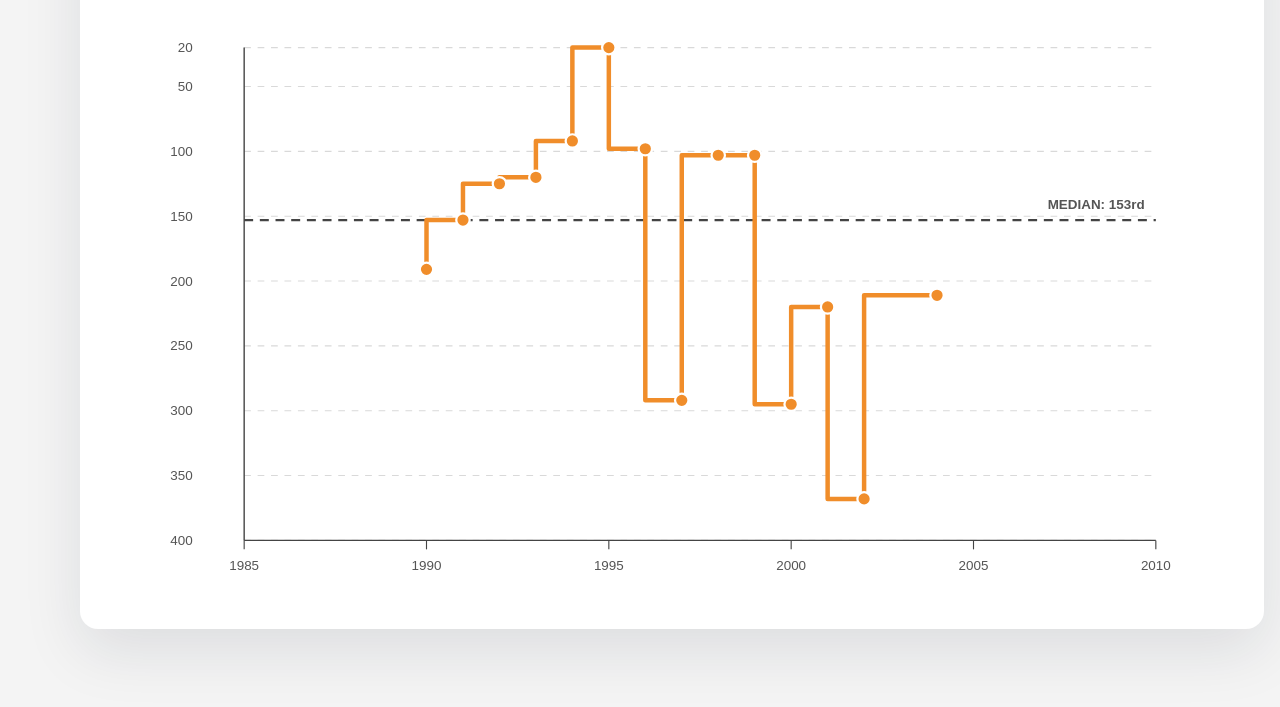
==== commit 7f5bd3fa: "updated" ====
--- a/one hit wonder data set/index.html
+++ b/one hit wonder data set/index.html
@@ -22,30 +22,44 @@
     body {
       margin: 0;
       font-family: 'Atlas Grotesk', -apple-system, BlinkMacSystemFont, 'Segoe UI', sans-serif;
-      color: #333;
-      background: #f7f7f7;
+      color: #111;
+      background: #f4f4f4;
+      min-height: 100vh;
+      display: flex;
+      justify-content: center;
+      padding: 40px 20px 80px;
+      overflow-x: hidden;
+    }
+
+    .page-wrapper {
+      width: min(1120px, 100%);
       display: flex;
       flex-direction: column;
-      align-items: center;
-      justify-content: flex-start;
-      min-height: 100vh;
-      padding: 24px 24px 48px;
-      overflow-x: hidden;
+      gap: 20px;
+    }
+
+    .article-body {
+      width: 100%;
+      display: flex;
+      flex-direction: column;
+      gap: 24px;
     }
 
     .chart-card {
-      width: min(1000px, 100%);
+      width: 100%;
       background: white;
-      border-radius: 16px;
-      box-shadow: 0 18px 50px rgba(20, 30, 50, 0.12);
-      padding: 24px;
-      margin-bottom: 24px;
-    }
-
-    h1 {
+      border-radius: 18px;
+      box-shadow: 0 22px 60px rgba(20, 30, 50, 0.1);
+      padding: 32px;
+      margin: 0;
+    }
+
+    .chart-card h1 {
       margin: 0 0 14px;
-      font-size: 1.0rem;
-      letter-spacing: -0.03em;
+      font-size: 1.5rem;
+      letter-spacing: -0.02em;
+      font-family: 'Atlas Grotesk', 'Helvetica Neue', Arial, sans-serif;
+      color: #111;
     }
 
     .subtitle {
@@ -314,10 +328,10 @@
 
     .article-title {
       margin: 0;
-      font-size: clamp(2.5rem, 4.5vw, 4.8rem);
+      font-size: clamp(1.5rem, 4.5vw, 4.8rem);
       line-height: 1.02;
       letter-spacing: -0.03em;
-      font-weight: 800;
+      font-weight: 600;
       max-width: 780px;
       margin-left: auto;
       margin-right: auto;
@@ -340,15 +354,43 @@
     .article-authors a + a {
       margin-left: 0.4em;
     }
+
+    .article-intro {
+      margin: 16px auto 0;
+      max-width: 760px;
+      color: #444;
+      font-size: 1.05rem;
+      line-height: 1.95;
+      letter-spacing: -0.01em;
+      text-align: left;
+      font-family: 'Publico Text', Georgia, 'Times New Roman', serif;
+    }
+
+    .article-header {
+      padding: 0 24px;
+      margin: 0 auto 24px;
+    }
+
+    .article-header .article-brand,
+    .article-header .article-title,
+    .article-header .article-authors,
+    .article-header .article-intro {
+      max-width: 760px;
+      margin-left: auto;
+      margin-right: auto;
+    }
   </style>
 </head>
 <body>
-  <div class="article-header" id="article-header">
-    <div class="article-brand" id="article-brand">THE PUDDING</div>
-    <h1 class="article-title">The Greatest Single-Season<br>in the Last 30 Years of Sports</h1>
-    <div class="article-authors" id="article-authors">By <a href="https://pudding.cool/author/russell-samora" target="_blank" rel="noopener noreferrer">Russell Samora</a> and <a href="https://pudding.cool/author/jan-diehm" target="_blank" rel="noopener noreferrer">Jan Diehm</a></div>
-  </div>
-  <div class="chart-card">
+  <div class="page-wrapper">
+    <div class="article-header" id="article-header">
+      <div class="article-brand" id="article-brand">THE PUDDING</div>
+      <h1 class="article-title">The Greatest Single-Season<br>in the Last 30 Years of Sports</h1>
+      <div class="article-authors" id="article-authors">By <a href="https://pudding.cool/author/russell-samora" target="_blank" rel="noopener noreferrer">Russell Samora</a> and <a href="https://pudding.cool/author/jan-diehm" target="_blank" rel="noopener noreferrer">Jan Diehm</a></div>
+      <p class="article-intro">Everyone knows the one-hit wonders in music: classic jams such as <a href="https://www.youtube.com/watch?v=Qkuu0Lwb5EM" target="_blank" rel="noopener noreferrer">“Who Let the Dogs Out?”</a> by Baha Men, a group that charted once in their career. But what do we get when we apply this concept to the world of sports? Answers often include heroic performances, such as Buster Douglas <a href="https://www.youtube.com/watch?v=rt8LZ8FjGN8" target="_blank" rel="noopener noreferrer">knocking out Mike Tyson</a>, or brief runs (e.g., <a href="https://www.youtube.com/watch?v=m3A6wJBZ7hE" target="_blank" rel="noopener noreferrer">Linsanity</a>). Yet capturing lightning in a bottle is much easier to do in a single game compared to an entire season. Let’s look at which athletes made it to the top of their sport just once—unable to reproduce their success.</p>
+    </div>
+    <main class="article-body">
+      <div class="chart-card">
     <h1>Dana Barros NBA Ranking (1990–2015)</h1>
     <p class="subtitle">Step-curve ranking timeline for Dana Barros using `name`, `year`, and `rank` values from the dataset.</p>
     <div class="chart-wrapper">
@@ -388,6 +430,8 @@
       </svg>
     </div>
   </div>
+    </main>
+  </div>
         <script>
     const rawData = `name,year,rank,stat_val,played_val
 Dana Barros,1990,191,0.0,81
@@ -592,8 +636,8 @@
       tooltip.querySelector('.tooltip-rank').textContent = point.rank;
       tooltip.querySelector('.tooltip-vorp').textContent = point.vorp || '—';
       tooltip.querySelector('.tooltip-games').textContent = point.games || '—';
-      tooltip.style.left = `${event.clientX + 14}px`;
-      tooltip.style.top = `${event.clientY - 20}px`;
+      tooltip.style.left = `${event.clientX + 8}px`;
+      tooltip.style.top = `${event.clientY - 12}px`;
       tooltip.classList.add('visible');
     };
 
